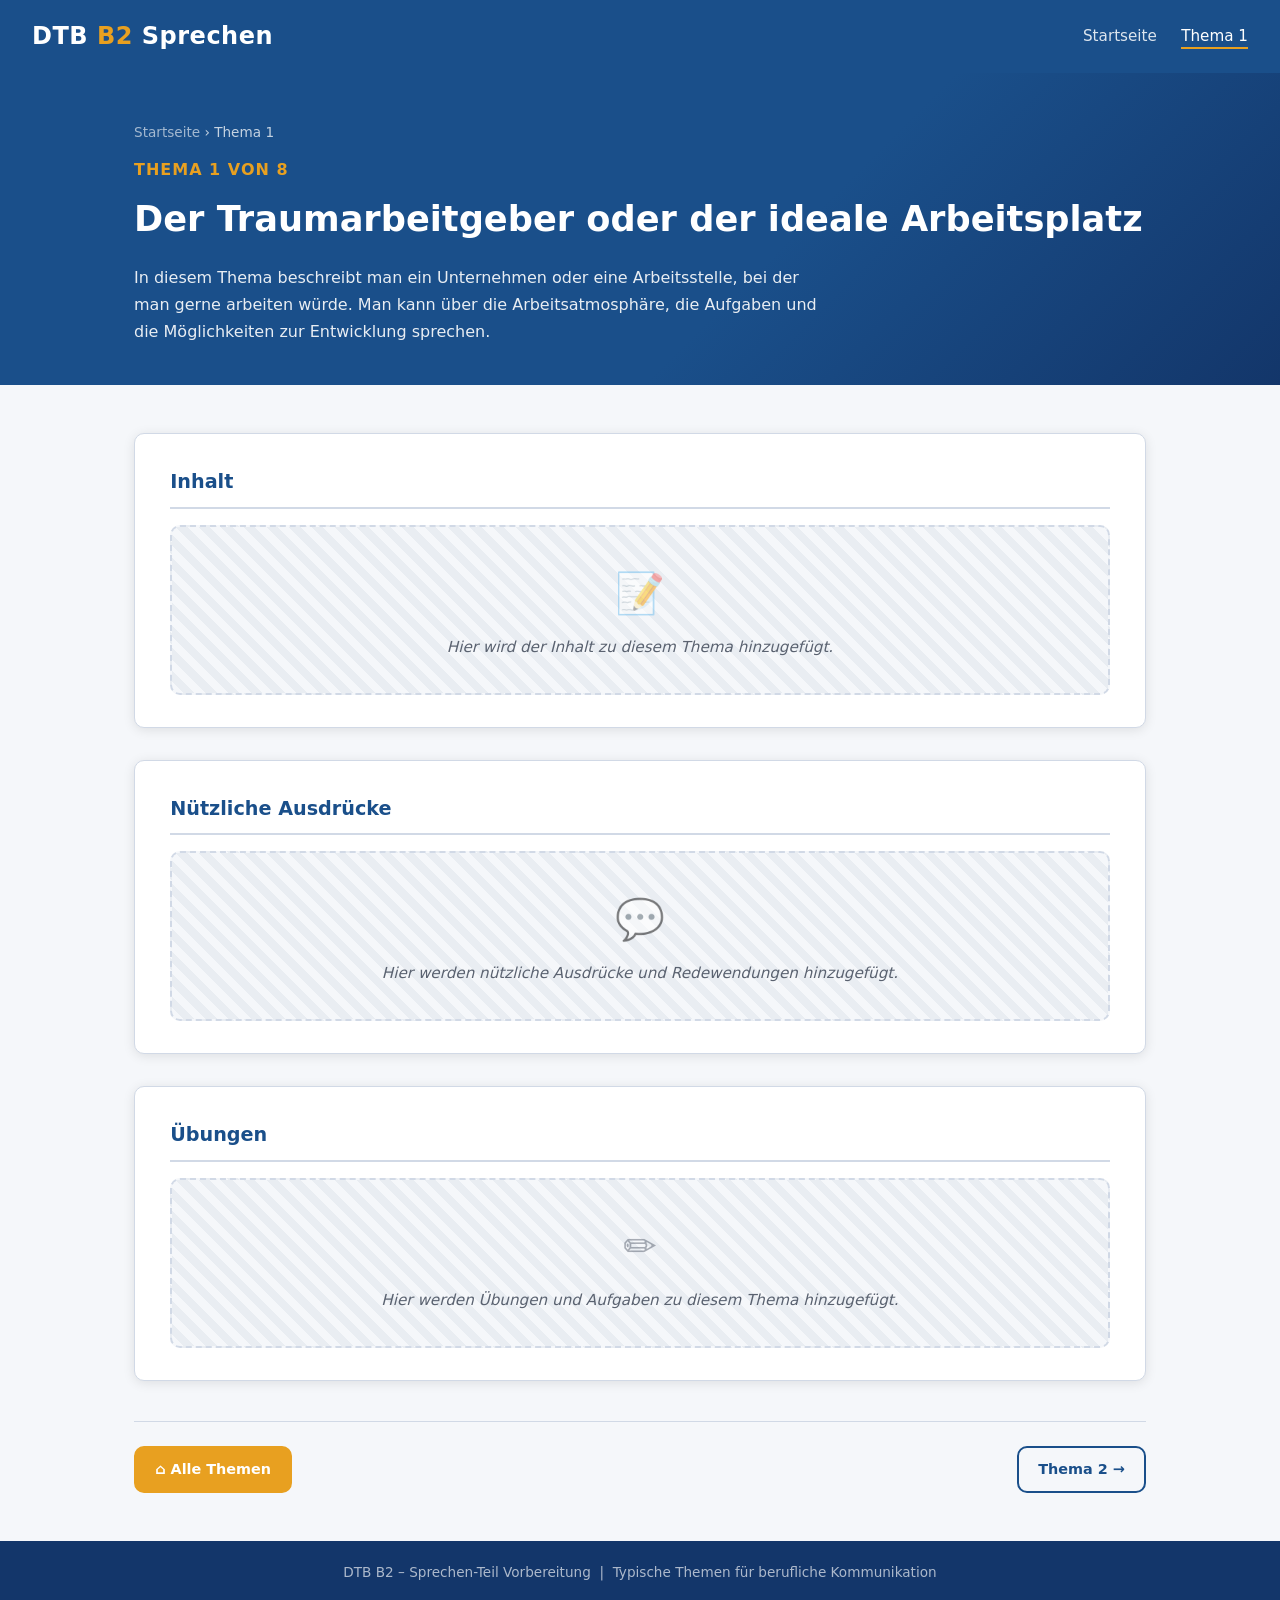
==== thema1.html @ e563bc87 "Create DTB B2 Sprechen-Teil website with 8 topic pages Co-authored-by: Developer3421 <85111723+Devel" ====
<!DOCTYPE html>
<html lang="de">
<head>
  <meta charset="UTF-8" />
  <meta name="viewport" content="width=device-width, initial-scale=1.0" />
  <title>Thema 1 – Der Traumarbeitgeber oder der ideale Arbeitsplatz | DTB B2</title>
  <link rel="stylesheet" href="style.css" />
</head>
<body>

  <header class="site-header">
    <span class="logo">DTB <span>B2</span> Sprechen</span>
    <nav>
      <a href="index.html">Startseite</a>
      <a href="thema1.html" class="active">Thema 1</a>
    </nav>
  </header>

  <section class="topic-hero">
    <div class="hero-inner">
      <p class="breadcrumb"><a href="index.html">Startseite</a> › Thema 1</p>
      <p class="topic-number">Thema 1 von 8</p>
      <h1>Der Traumarbeitgeber oder der ideale Arbeitsplatz</h1>
      <p class="topic-desc">
        In diesem Thema beschreibt man ein Unternehmen oder eine Arbeitsstelle,
        bei der man gerne arbeiten würde. Man kann über die Arbeitsatmosphäre,
        die Aufgaben und die Möglichkeiten zur Entwicklung sprechen.
      </p>
    </div>
  </section>

  <main>
    <div class="topic-content">

      <div class="content-card">
        <h2>Inhalt</h2>
        <div class="placeholder">
          <div class="placeholder-icon">📝</div>
          <p>Hier wird der Inhalt zu diesem Thema hinzugefügt.</p>
        </div>
      </div>

      <div class="content-card">
        <h2>Nützliche Ausdrücke</h2>
        <div class="placeholder">
          <div class="placeholder-icon">💬</div>
          <p>Hier werden nützliche Ausdrücke und Redewendungen hinzugefügt.</p>
        </div>
      </div>

      <div class="content-card">
        <h2>Übungen</h2>
        <div class="placeholder">
          <div class="placeholder-icon">✏️</div>
          <p>Hier werden Übungen und Aufgaben zu diesem Thema hinzugefügt.</p>
        </div>
      </div>

    </div>

    <nav class="topic-nav">
      <a href="index.html" class="back-home">⌂ Alle Themen</a>
      <a href="thema2.html">Thema 2 →</a>
    </nav>
  </main>

  <footer class="site-footer">
    <p>DTB B2 – Sprechen-Teil Vorbereitung &nbsp;|&nbsp; Typische Themen für berufliche Kommunikation</p>
  </footer>

</body>
</html>
---- style.css ----
/* ========================================================
   DTB B2 – Sprechen-Teil: gemeinsames Stylesheet
   ======================================================== */

*, *::before, *::after {
  box-sizing: border-box;
  margin: 0;
  padding: 0;
}

:root {
  --primary:     #1a4f8a;
  --primary-dark:#13366a;
  --accent:      #e8a020;
  --bg:          #f5f7fa;
  --card-bg:     #ffffff;
  --text:        #2c2c2c;
  --muted:       #5a6270;
  --border:      #d1d9e6;
  --radius:      10px;
  --shadow:      0 2px 12px rgba(0,0,0,.10);
  --transition:  .25s ease;
}

/* ---------- Base ---------- */
html { scroll-behavior: smooth; }

body {
  font-family: 'Segoe UI', system-ui, sans-serif;
  background: var(--bg);
  color: var(--text);
  line-height: 1.7;
  min-height: 100vh;
  display: flex;
  flex-direction: column;
}

a { color: var(--primary); text-decoration: none; }
a:hover { text-decoration: underline; }

/* ---------- Site Header ---------- */
.site-header {
  background: var(--primary);
  color: #fff;
  padding: 1rem 2rem;
  display: flex;
  align-items: center;
  gap: 1rem;
  box-shadow: 0 2px 8px rgba(0,0,0,.18);
}

.site-header .logo {
  font-size: 1.5rem;
  font-weight: 700;
  color: #fff;
  letter-spacing: .5px;
  flex: 1;
}

.site-header .logo span {
  color: var(--accent);
}

.site-header nav a {
  color: rgba(255,255,255,.85);
  font-size: .95rem;
  margin-left: 1.2rem;
  transition: color var(--transition);
}

.site-header nav a:hover,
.site-header nav a.active {
  color: #fff;
  text-decoration: none;
  border-bottom: 2px solid var(--accent);
  padding-bottom: 2px;
}

/* ---------- Hero (index page) ---------- */
.hero {
  background: linear-gradient(135deg, var(--primary) 60%, var(--primary-dark) 100%);
  color: #fff;
  padding: 4rem 2rem 3rem;
  text-align: center;
}

.hero h1 {
  font-size: clamp(1.6rem, 4vw, 2.6rem);
  font-weight: 700;
  margin-bottom: .75rem;
}

.hero h1 span { color: var(--accent); }

.hero p {
  font-size: 1.1rem;
  max-width: 680px;
  margin: 0 auto;
  opacity: .9;
}

/* ---------- Main content wrapper ---------- */
main {
  flex: 1;
  width: 100%;
  max-width: 1060px;
  margin: 0 auto;
  padding: 2.5rem 1.5rem 3rem;
}

/* ---------- Section intro ---------- */
.section-intro {
  background: var(--card-bg);
  border-left: 5px solid var(--primary);
  border-radius: var(--radius);
  padding: 1.5rem 2rem;
  margin-bottom: 2.5rem;
  box-shadow: var(--shadow);
}

.section-intro h2 {
  color: var(--primary);
  font-size: 1.25rem;
  margin-bottom: .6rem;
}

.section-intro p { color: var(--muted); }

/* ---------- Topics grid (index) ---------- */
.topics-grid {
  display: grid;
  grid-template-columns: repeat(auto-fill, minmax(280px, 1fr));
  gap: 1.5rem;
}

.topic-card {
  background: var(--card-bg);
  border: 1px solid var(--border);
  border-radius: var(--radius);
  padding: 1.6rem 1.8rem;
  box-shadow: var(--shadow);
  display: flex;
  flex-direction: column;
  gap: .75rem;
  transition: transform var(--transition), box-shadow var(--transition);
  position: relative;
  overflow: hidden;
}

.topic-card::before {
  content: '';
  position: absolute;
  top: 0; left: 0;
  width: 5px; height: 100%;
  background: var(--primary);
  border-radius: var(--radius) 0 0 var(--radius);
}

.topic-card:hover {
  transform: translateY(-4px);
  box-shadow: 0 8px 24px rgba(0,0,0,.13);
}

.topic-card .number {
  font-size: 2rem;
  font-weight: 800;
  color: var(--accent);
  line-height: 1;
}

.topic-card h3 {
  font-size: 1.1rem;
  color: var(--primary);
}

.topic-card p {
  font-size: .92rem;
  color: var(--muted);
  flex: 1;
}

.topic-card .card-link {
  display: inline-flex;
  align-items: center;
  gap: .4rem;
  font-size: .9rem;
  font-weight: 600;
  color: var(--primary);
  transition: gap var(--transition);
}

.topic-card .card-link::after { content: '→'; }

.topic-card:hover .card-link { gap: .7rem; }

/* ---------- Hero inner container ---------- */
.hero-inner {
  max-width: 1060px;
  margin: 0 auto;
  padding: 0 1.5rem;
}

/* ---------- Topic page header ---------- */
.topic-hero {
  background: linear-gradient(135deg, var(--primary) 60%, var(--primary-dark) 100%);
  color: #fff;
  padding: 3rem 2rem 2.5rem;
}

.topic-hero .breadcrumb {
  font-size: .85rem;
  opacity: .75;
  margin-bottom: .75rem;
}

.topic-hero .breadcrumb a { color: rgba(255,255,255,.8); }
.topic-hero .breadcrumb a:hover { color: #fff; text-decoration: none; }

.topic-hero .topic-number {
  font-size: 1rem;
  font-weight: 700;
  text-transform: uppercase;
  letter-spacing: 1px;
  color: var(--accent);
  margin-bottom: .4rem;
}

.topic-hero h1 {
  font-size: clamp(1.4rem, 3.5vw, 2.2rem);
  font-weight: 700;
  margin-bottom: .9rem;
}

.topic-hero .topic-desc {
  font-size: 1rem;
  max-width: 700px;
  opacity: .9;
}

/* ---------- Content area (topic pages) ---------- */
.topic-content {
  display: grid;
  gap: 2rem;
  margin-top: .5rem;
}

.content-card {
  background: var(--card-bg);
  border: 1px solid var(--border);
  border-radius: var(--radius);
  padding: 2rem 2.2rem;
  box-shadow: var(--shadow);
}

.content-card h2 {
  color: var(--primary);
  font-size: 1.2rem;
  margin-bottom: 1rem;
  padding-bottom: .5rem;
  border-bottom: 2px solid var(--border);
}

.content-card p {
  color: var(--muted);
  font-style: italic;
}

/* placeholder styling for future content */
.placeholder {
  background: repeating-linear-gradient(
    45deg,
    var(--bg),
    var(--bg) 8px,
    #e9edf2 8px,
    #e9edf2 16px
  );
  border: 2px dashed var(--border);
  border-radius: var(--radius);
  padding: 2rem;
  text-align: center;
  color: var(--muted);
  font-size: .95rem;
}

.placeholder .placeholder-icon {
  font-size: 2.5rem;
  margin-bottom: .5rem;
  opacity: .5;
}

/* ---------- Navigation between topics ---------- */
.topic-nav {
  display: flex;
  justify-content: space-between;
  align-items: center;
  flex-wrap: wrap;
  gap: 1rem;
  margin-top: 2.5rem;
  padding-top: 1.5rem;
  border-top: 1px solid var(--border);
}

.topic-nav a {
  display: inline-flex;
  align-items: center;
  gap: .5rem;
  padding: .6rem 1.2rem;
  border: 2px solid var(--primary);
  border-radius: var(--radius);
  color: var(--primary);
  font-weight: 600;
  font-size: .9rem;
  transition: background var(--transition), color var(--transition);
}

.topic-nav a:hover {
  background: var(--primary);
  color: #fff;
  text-decoration: none;
}

.topic-nav .back-home {
  background: var(--accent);
  border-color: var(--accent);
  color: #fff;
}

.topic-nav .back-home:hover {
  background: #c8870f;
  border-color: #c8870f;
}

/* ---------- Site Footer ---------- */
.site-footer {
  background: var(--primary-dark);
  color: rgba(255,255,255,.65);
  text-align: center;
  padding: 1.2rem 2rem;
  font-size: .85rem;
}

.site-footer a { color: rgba(255,255,255,.8); }

/* ---------- Responsive ---------- */
@media (max-width: 600px) {
  .site-header { flex-direction: column; align-items: flex-start; }
  .site-header nav { display: flex; flex-wrap: wrap; gap: .3rem; }
  .site-header nav a { margin-left: 0; }
  .hero, .topic-hero { padding: 2.5rem 1rem 2rem; }
  main { padding: 1.5rem 1rem 2rem; }
  .content-card { padding: 1.4rem 1.2rem; }
  .topic-nav { flex-direction: column; align-items: stretch; }
  .topic-nav a { text-align: center; justify-content: center; }
}
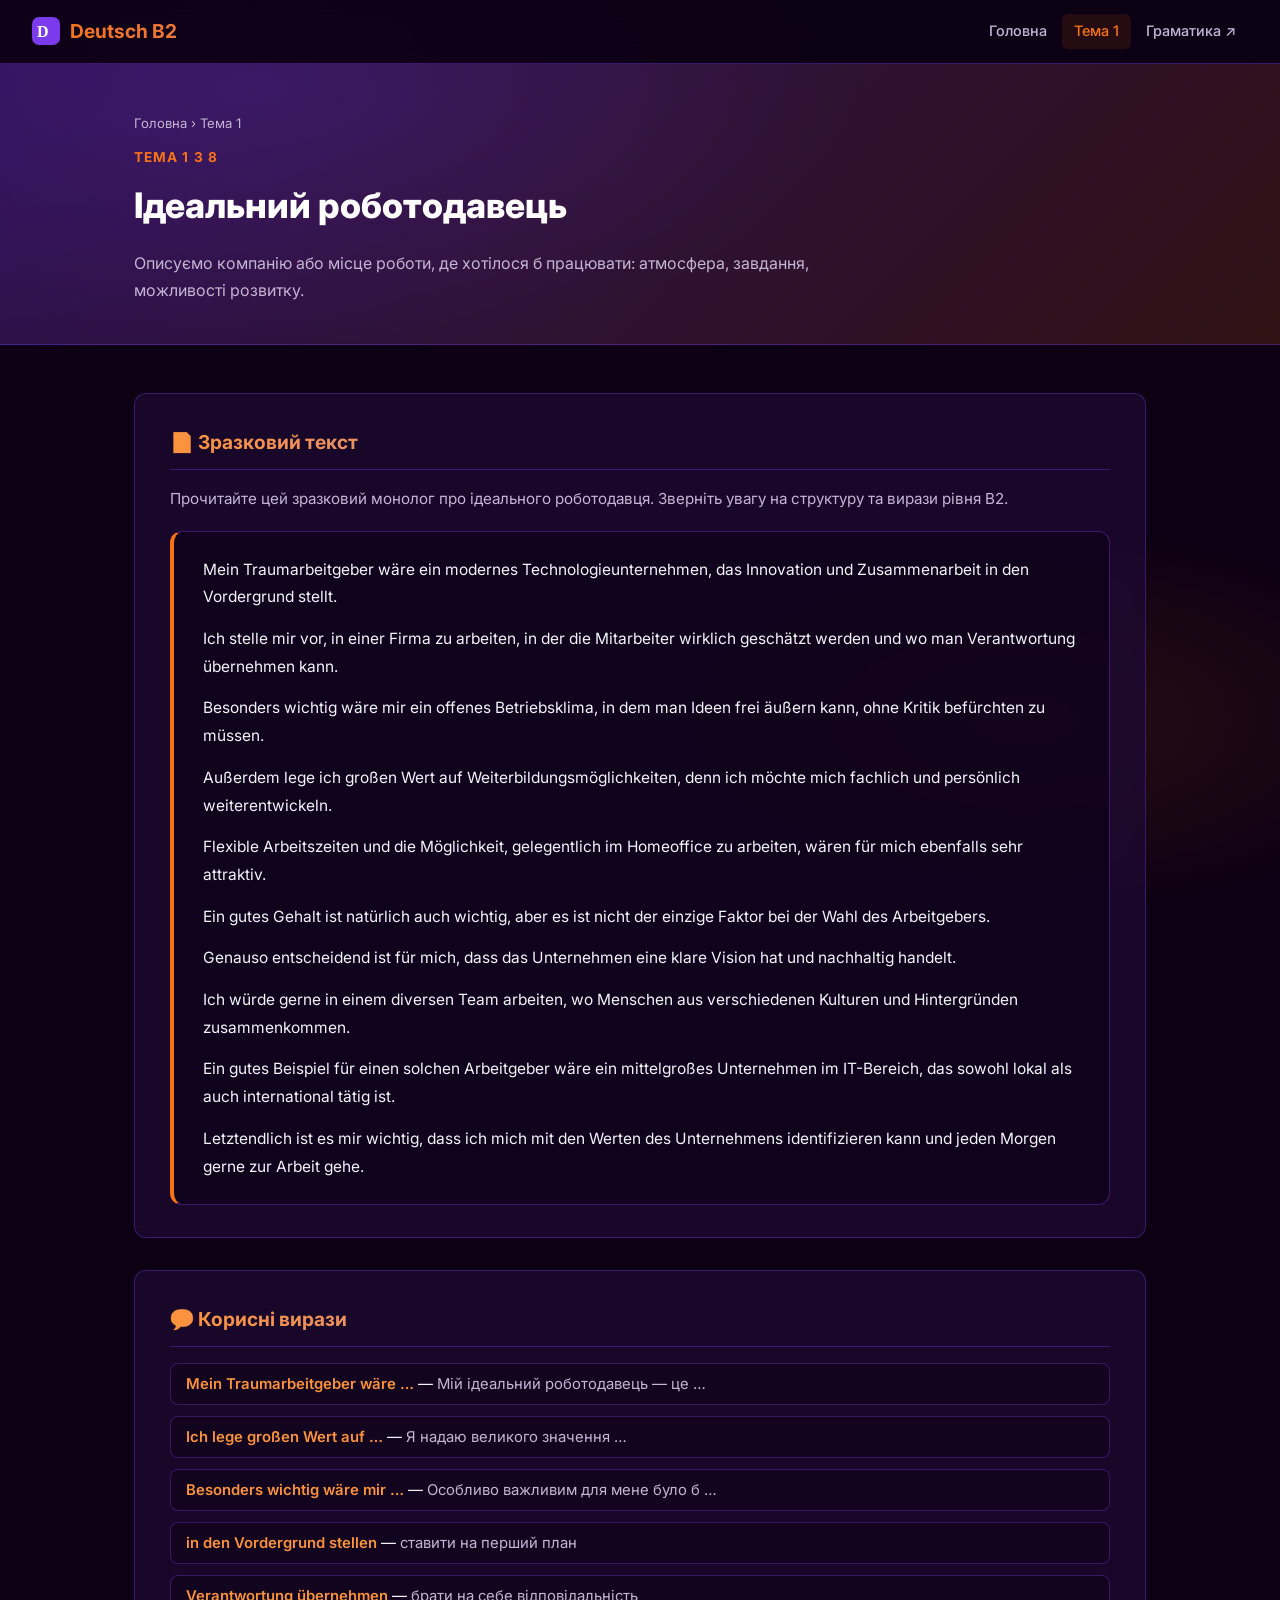
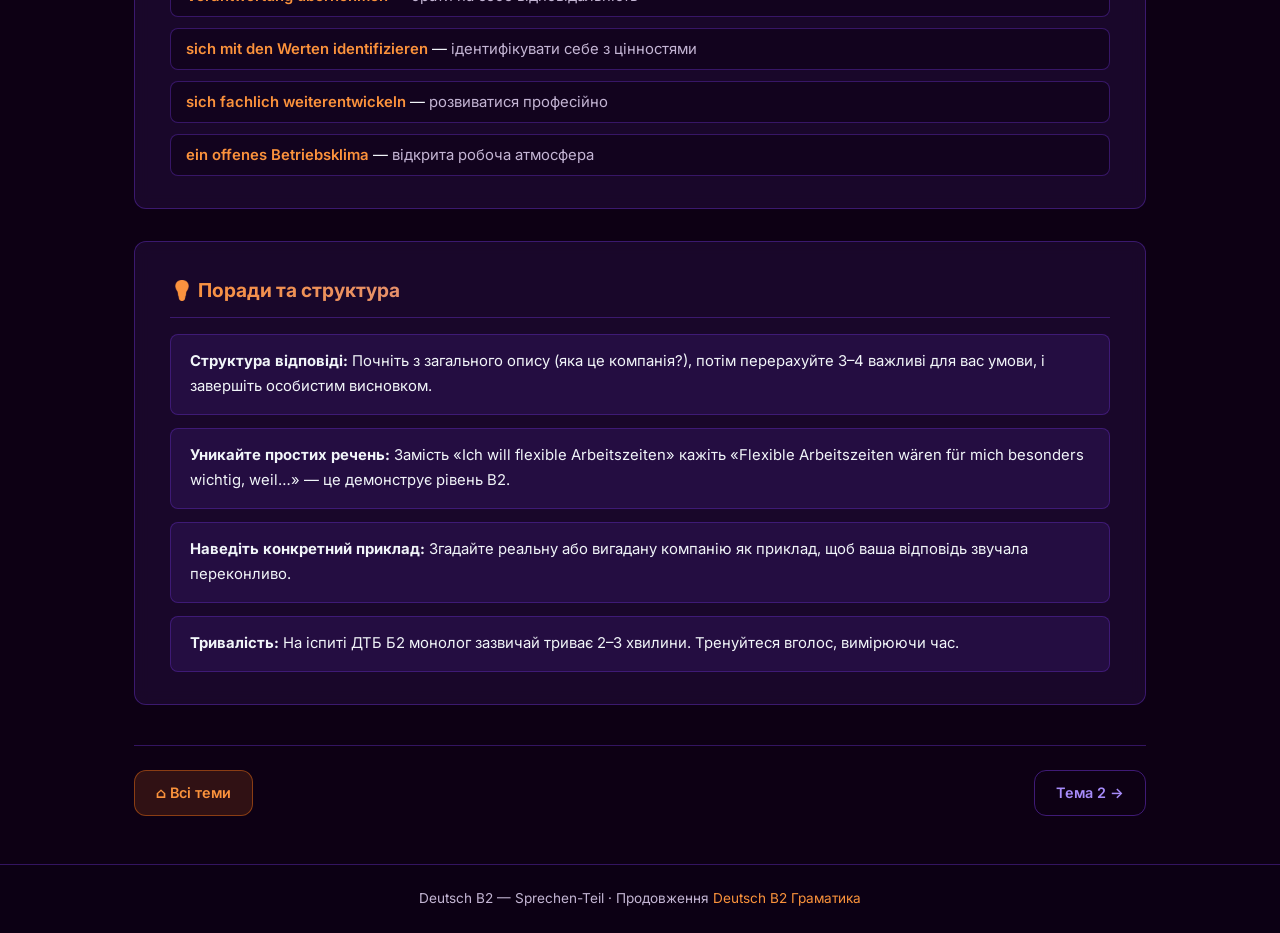
==== commit 05a2e541: "Transform site to dark purple/orange theme with Ukrainian UI and B2 example texts - Completely resty" ====
--- a/thema1.html
+++ b/thema1.html
@@ -1,31 +1,34 @@
 <!DOCTYPE html>
-<html lang="de">
+<html lang="uk">
 <head>
   <meta charset="UTF-8" />
   <meta name="viewport" content="width=device-width, initial-scale=1.0" />
-  <title>Thema 1 – Der Traumarbeitgeber oder der ideale Arbeitsplatz | DTB B2</title>
+  <title>Тема 1 – Ідеальний роботодавець | Deutsch B2 Sprechen</title>
+  <link rel="preconnect" href="https://fonts.googleapis.com">
+  <link rel="preconnect" href="https://fonts.gstatic.com" crossorigin>
+  <link href="https://fonts.googleapis.com/css2?family=Inter:wght@400;500;600;700;800&display=swap" rel="stylesheet">
   <link rel="stylesheet" href="style.css" />
 </head>
 <body>
 
   <header class="site-header">
-    <span class="logo">DTB <span>B2</span> Sprechen</span>
+    <a class="logo" href="index.html">
+      <svg width="28" height="28" viewBox="0 0 28 28" fill="none"><rect width="28" height="28" rx="7" fill="#7c3aed"/><text x="5" y="20" font-family="serif" font-size="16" font-weight="700" fill="white">D</text></svg>
+      Deutsch B2
+    </a>
     <nav>
-      <a href="index.html">Startseite</a>
-      <a href="thema1.html" class="active">Thema 1</a>
+      <a href="index.html">Головна</a>
+      <a href="thema1.html" class="active">Тема 1</a>
+      <a href="https://developer3421.github.io/german-b2-step-further-1/" target="_blank" rel="noopener">Граматика ↗</a>
     </nav>
   </header>
 
   <section class="topic-hero">
     <div class="hero-inner">
-      <p class="breadcrumb"><a href="index.html">Startseite</a> › Thema 1</p>
-      <p class="topic-number">Thema 1 von 8</p>
-      <h1>Der Traumarbeitgeber oder der ideale Arbeitsplatz</h1>
-      <p class="topic-desc">
-        In diesem Thema beschreibt man ein Unternehmen oder eine Arbeitsstelle,
-        bei der man gerne arbeiten würde. Man kann über die Arbeitsatmosphäre,
-        die Aufgaben und die Möglichkeiten zur Entwicklung sprechen.
-      </p>
+      <p class="breadcrumb"><a href="index.html">Головна</a> › Тема 1</p>
+      <p class="topic-number">Тема 1 з 8</p>
+      <h1>Ідеальний роботодавець</h1>
+      <p class="topic-desc">Описуємо компанію або місце роботи, де хотілося б працювати: атмосфера, завдання, можливості розвитку.</p>
     </div>
   </section>
 
@@ -33,39 +36,62 @@
     <div class="topic-content">
 
       <div class="content-card">
-        <h2>Inhalt</h2>
-        <div class="placeholder">
-          <div class="placeholder-icon">📝</div>
-          <p>Hier wird der Inhalt zu diesem Thema hinzugefügt.</p>
+        <h2>📄 Зразковий текст</h2>
+        <p class="card-intro">Прочитайте цей зразковий монолог про ідеального роботодавця. Зверніть увагу на структуру та вирази рівня B2.</p>
+        <div class="example-block">
+          <p>Mein Traumarbeitgeber wäre ein modernes Technologieunternehmen, das Innovation und Zusammenarbeit in den Vordergrund stellt.</p>
+          <p>Ich stelle mir vor, in einer Firma zu arbeiten, in der die Mitarbeiter wirklich geschätzt werden und wo man Verantwortung übernehmen kann.</p>
+          <p>Besonders wichtig wäre mir ein offenes Betriebsklima, in dem man Ideen frei äußern kann, ohne Kritik befürchten zu müssen.</p>
+          <p>Außerdem lege ich großen Wert auf Weiterbildungsmöglichkeiten, denn ich möchte mich fachlich und persönlich weiterentwickeln.</p>
+          <p>Flexible Arbeitszeiten und die Möglichkeit, gelegentlich im Homeoffice zu arbeiten, wären für mich ebenfalls sehr attraktiv.</p>
+          <p>Ein gutes Gehalt ist natürlich auch wichtig, aber es ist nicht der einzige Faktor bei der Wahl des Arbeitgebers.</p>
+          <p>Genauso entscheidend ist für mich, dass das Unternehmen eine klare Vision hat und nachhaltig handelt.</p>
+          <p>Ich würde gerne in einem diversen Team arbeiten, wo Menschen aus verschiedenen Kulturen und Hintergründen zusammenkommen.</p>
+          <p>Ein gutes Beispiel für einen solchen Arbeitgeber wäre ein mittelgroßes Unternehmen im IT-Bereich, das sowohl lokal als auch international tätig ist.</p>
+          <p>Letztendlich ist es mir wichtig, dass ich mich mit den Werten des Unternehmens identifizieren kann und jeden Morgen gerne zur Arbeit gehe.</p>
         </div>
       </div>
 
       <div class="content-card">
-        <h2>Nützliche Ausdrücke</h2>
-        <div class="placeholder">
-          <div class="placeholder-icon">💬</div>
-          <p>Hier werden nützliche Ausdrücke und Redewendungen hinzugefügt.</p>
-        </div>
+        <h2>💬 Корисні вирази</h2>
+        <ul class="vocab-list">
+          <li><span class="de-phrase">Mein Traumarbeitgeber wäre …</span> — <span class="uk-trans">Мій ідеальний роботодавець — це …</span></li>
+          <li><span class="de-phrase">Ich lege großen Wert auf …</span> — <span class="uk-trans">Я надаю великого значення …</span></li>
+          <li><span class="de-phrase">Besonders wichtig wäre mir …</span> — <span class="uk-trans">Особливо важливим для мене було б …</span></li>
+          <li><span class="de-phrase">in den Vordergrund stellen</span> — <span class="uk-trans">ставити на перший план</span></li>
+          <li><span class="de-phrase">Verantwortung übernehmen</span> — <span class="uk-trans">брати на себе відповідальність</span></li>
+          <li><span class="de-phrase">sich mit den Werten identifizieren</span> — <span class="uk-trans">ідентифікувати себе з цінностями</span></li>
+          <li><span class="de-phrase">sich fachlich weiterentwickeln</span> — <span class="uk-trans">розвиватися професійно</span></li>
+          <li><span class="de-phrase">ein offenes Betriebsklima</span> — <span class="uk-trans">відкрита робоча атмосфера</span></li>
+        </ul>
       </div>
 
       <div class="content-card">
-        <h2>Übungen</h2>
-        <div class="placeholder">
-          <div class="placeholder-icon">✏️</div>
-          <p>Hier werden Übungen und Aufgaben zu diesem Thema hinzugefügt.</p>
+        <h2>💡 Поради та структура</h2>
+        <div class="tip-box">
+          <p><strong>Структура відповіді:</strong> Почніть з загального опису (яка це компанія?), потім перерахуйте 3–4 важливі для вас умови, і завершіть особистим висновком.</p>
+        </div>
+        <div class="tip-box">
+          <p><strong>Уникайте простих речень:</strong> Замість «Ich will flexible Arbeitszeiten» кажіть «Flexible Arbeitszeiten wären für mich besonders wichtig, weil…» — це демонструє рівень B2.</p>
+        </div>
+        <div class="tip-box">
+          <p><strong>Наведіть конкретний приклад:</strong> Згадайте реальну або вигадану компанію як приклад, щоб ваша відповідь звучала переконливо.</p>
+        </div>
+        <div class="tip-box">
+          <p><strong>Тривалість:</strong> На іспиті ДТБ Б2 монолог зазвичай триває 2–3 хвилини. Тренуйтеся вголос, вимірюючи час.</p>
         </div>
       </div>
 
     </div>
 
     <nav class="topic-nav">
-      <a href="index.html" class="back-home">⌂ Alle Themen</a>
-      <a href="thema2.html">Thema 2 →</a>
+      <a href="index.html" class="back-home">⌂ Всі теми</a>
+      <a href="thema2.html">Тема 2 →</a>
     </nav>
   </main>
 
   <footer class="site-footer">
-    <p>DTB B2 – Sprechen-Teil Vorbereitung &nbsp;|&nbsp; Typische Themen für berufliche Kommunikation</p>
+    <p>Deutsch B2 — Sprechen-Teil · Продовження <a href="https://developer3421.github.io/german-b2-step-further-1/" target="_blank" rel="noopener">Deutsch B2 Граматика</a></p>
   </footer>
 
 </body>
--- a/style.css
+++ b/style.css
@@ -1,5 +1,6 @@
 /* ========================================================
-   DTB B2 – Sprechen-Teil: gemeinsames Stylesheet
+   Deutsch B2 – Sprechen-Teil: gemeinsames Stylesheet
+   Dark purple/orange theme mirroring german-b2-step-further-1
    ======================================================== */
 
 *, *::before, *::after {
@@ -9,94 +10,174 @@
 }
 
 :root {
-  --primary:     #1a4f8a;
-  --primary-dark:#13366a;
-  --accent:      #e8a020;
-  --bg:          #f5f7fa;
-  --card-bg:     #ffffff;
-  --text:        #2c2c2c;
-  --muted:       #5a6270;
-  --border:      #d1d9e6;
-  --radius:      10px;
-  --shadow:      0 2px 12px rgba(0,0,0,.10);
-  --transition:  .25s ease;
+  --orange:        #f97316;
+  --orange-light:  #fb923c;
+  --purple:        #7c3aed;
+  --purple-light:  #a78bfa;
+  --bg:            #0d0014;
+  --text:          #f1f5f9;
+  --text-muted:    #c4b5d4;
+  --card-bg:       rgba(30, 10, 50, 0.75);
+  --border:        rgba(124, 58, 237, 0.35);
+  --radius:        12px;
+  --shadow:        0 4px 24px rgba(0, 0, 0, 0.5);
+  --transition:    .25s ease;
 }
 
 /* ---------- Base ---------- */
 html { scroll-behavior: smooth; }
 
 body {
-  font-family: 'Segoe UI', system-ui, sans-serif;
+  font-family: 'Inter', 'Segoe UI', system-ui, sans-serif;
   background: var(--bg);
   color: var(--text);
   line-height: 1.7;
   min-height: 100vh;
   display: flex;
   flex-direction: column;
-}
-
-a { color: var(--primary); text-decoration: none; }
+  position: relative;
+  overflow-x: hidden;
+}
+
+/* Animated gradient background */
+body::before {
+  content: '';
+  position: fixed;
+  inset: 0;
+  background:
+    radial-gradient(ellipse 80% 50% at 20% 10%, rgba(124,58,237,0.18) 0%, transparent 60%),
+    radial-gradient(ellipse 60% 40% at 80% 80%, rgba(249,115,22,0.12) 0%, transparent 55%);
+  pointer-events: none;
+  z-index: 0;
+  animation: bgPulse 10s ease-in-out infinite alternate;
+}
+
+@keyframes bgPulse {
+  0%   { opacity: 0.7; }
+  100% { opacity: 1;   }
+}
+
+body > * { position: relative; z-index: 1; }
+
+a { color: var(--orange-light); text-decoration: none; }
 a:hover { text-decoration: underline; }
 
 /* ---------- Site Header ---------- */
 .site-header {
-  background: var(--primary);
-  color: #fff;
-  padding: 1rem 2rem;
+  position: sticky;
+  top: 0;
+  z-index: 100;
+  background: rgba(13, 0, 20, 0.85);
+  backdrop-filter: blur(12px);
+  -webkit-backdrop-filter: blur(12px);
+  border-bottom: 1px solid rgba(124, 58, 237, 0.4);
+  padding: .85rem 2rem;
   display: flex;
   align-items: center;
   gap: 1rem;
-  box-shadow: 0 2px 8px rgba(0,0,0,.18);
 }
 
 .site-header .logo {
-  font-size: 1.5rem;
+  display: flex;
+  align-items: center;
+  gap: .6rem;
+  font-size: 1.2rem;
   font-weight: 700;
-  color: #fff;
-  letter-spacing: .5px;
   flex: 1;
-}
-
-.site-header .logo span {
-  color: var(--accent);
+  background: linear-gradient(90deg, var(--orange), var(--purple-light));
+  -webkit-background-clip: text;
+  -webkit-text-fill-color: transparent;
+  background-clip: text;
+  text-decoration: none;
+}
+
+.site-header .logo:hover { text-decoration: none; }
+
+.site-header nav {
+  display: flex;
+  align-items: center;
+  gap: .2rem;
 }
 
 .site-header nav a {
-  color: rgba(255,255,255,.85);
-  font-size: .95rem;
-  margin-left: 1.2rem;
-  transition: color var(--transition);
+  color: var(--text-muted);
+  font-size: .9rem;
+  font-weight: 500;
+  padding: .35rem .75rem;
+  border-radius: 6px;
+  transition: color var(--transition), background var(--transition);
+  text-decoration: none;
 }
 
 .site-header nav a:hover,
 .site-header nav a.active {
-  color: #fff;
+  color: var(--orange);
+  background: rgba(249,115,22,0.1);
   text-decoration: none;
-  border-bottom: 2px solid var(--accent);
-  padding-bottom: 2px;
 }
 
 /* ---------- Hero (index page) ---------- */
 .hero {
-  background: linear-gradient(135deg, var(--primary) 60%, var(--primary-dark) 100%);
-  color: #fff;
-  padding: 4rem 2rem 3rem;
+  background: linear-gradient(135deg, rgba(124,58,237,0.25) 0%, rgba(249,115,22,0.12) 100%);
+  border-bottom: 1px solid var(--border);
+  padding: 5rem 2rem 4rem;
   text-align: center;
 }
 
+.hero .badge {
+  display: inline-block;
+  background: rgba(249,115,22,0.15);
+  border: 1px solid rgba(249,115,22,0.4);
+  color: var(--orange-light);
+  font-size: .8rem;
+  font-weight: 600;
+  letter-spacing: .05em;
+  padding: .3rem .9rem;
+  border-radius: 999px;
+  margin-bottom: 1.2rem;
+  text-transform: uppercase;
+}
+
 .hero h1 {
-  font-size: clamp(1.6rem, 4vw, 2.6rem);
-  font-weight: 700;
-  margin-bottom: .75rem;
-}
-
-.hero h1 span { color: var(--accent); }
-
-.hero p {
-  font-size: 1.1rem;
+  font-size: clamp(1.7rem, 4vw, 2.8rem);
+  font-weight: 800;
+  margin-bottom: .9rem;
+  background: linear-gradient(90deg, #fff 30%, var(--orange-light) 70%, var(--purple-light) 100%);
+  -webkit-background-clip: text;
+  -webkit-text-fill-color: transparent;
+  background-clip: text;
+  line-height: 1.25;
+}
+
+.hero > .hero-inner > p,
+.hero > p {
+  font-size: 1.05rem;
   max-width: 680px;
+  margin: 0 auto .5rem;
+  color: var(--text-muted);
+}
+
+.hero-meta {
+  margin-top: 1.4rem;
+  font-size: .9rem;
+  color: var(--text-muted);
+  display: flex;
+  justify-content: center;
+  flex-wrap: wrap;
+  gap: 1.2rem;
+}
+
+.hero-meta span {
+  display: flex;
+  align-items: center;
+  gap: .35rem;
+}
+
+/* ---------- Hero inner container ---------- */
+.hero-inner {
+  max-width: 1060px;
   margin: 0 auto;
-  opacity: .9;
+  padding: 0 1.5rem;
 }
 
 /* ---------- Main content wrapper ---------- */
@@ -111,20 +192,25 @@
 /* ---------- Section intro ---------- */
 .section-intro {
   background: var(--card-bg);
-  border-left: 5px solid var(--primary);
+  border: 1px solid var(--border);
+  border-left: 4px solid var(--purple);
   border-radius: var(--radius);
   padding: 1.5rem 2rem;
   margin-bottom: 2.5rem;
-  box-shadow: var(--shadow);
+  backdrop-filter: blur(8px);
 }
 
 .section-intro h2 {
-  color: var(--primary);
   font-size: 1.25rem;
+  font-weight: 700;
   margin-bottom: .6rem;
-}
-
-.section-intro p { color: var(--muted); }
+  background: linear-gradient(90deg, var(--orange), var(--purple-light));
+  -webkit-background-clip: text;
+  -webkit-text-fill-color: transparent;
+  background-clip: text;
+}
+
+.section-intro p { color: var(--text-muted); }
 
 /* ---------- Topics grid (index) ---------- */
 .topics-grid {
@@ -138,11 +224,11 @@
   border: 1px solid var(--border);
   border-radius: var(--radius);
   padding: 1.6rem 1.8rem;
-  box-shadow: var(--shadow);
+  backdrop-filter: blur(8px);
   display: flex;
   flex-direction: column;
   gap: .75rem;
-  transition: transform var(--transition), box-shadow var(--transition);
+  transition: transform var(--transition), box-shadow var(--transition), border-color var(--transition);
   position: relative;
   overflow: hidden;
 }
@@ -151,90 +237,105 @@
   content: '';
   position: absolute;
   top: 0; left: 0;
-  width: 5px; height: 100%;
-  background: var(--primary);
+  width: 4px; height: 100%;
+  background: linear-gradient(180deg, var(--orange), var(--purple));
   border-radius: var(--radius) 0 0 var(--radius);
 }
 
 .topic-card:hover {
   transform: translateY(-4px);
-  box-shadow: 0 8px 24px rgba(0,0,0,.13);
+  box-shadow: 0 8px 32px rgba(249,115,22,0.2);
+  border-color: rgba(249,115,22,0.45);
 }
 
 .topic-card .number {
   font-size: 2rem;
   font-weight: 800;
-  color: var(--accent);
+  background: linear-gradient(90deg, var(--orange), var(--orange-light));
+  -webkit-background-clip: text;
+  -webkit-text-fill-color: transparent;
+  background-clip: text;
   line-height: 1;
 }
 
 .topic-card h3 {
-  font-size: 1.1rem;
-  color: var(--primary);
+  font-size: 1.05rem;
+  font-weight: 700;
+  color: var(--text);
+}
+
+.topic-card .topic-subtitle {
+  font-size: .8rem;
+  color: var(--purple-light);
+  font-style: italic;
+  margin-top: -.3rem;
 }
 
 .topic-card p {
-  font-size: .92rem;
-  color: var(--muted);
+  font-size: .9rem;
+  color: var(--text-muted);
   flex: 1;
+  font-style: normal;
 }
 
 .topic-card .card-link {
   display: inline-flex;
   align-items: center;
   gap: .4rem;
-  font-size: .9rem;
+  font-size: .88rem;
   font-weight: 600;
-  color: var(--primary);
-  transition: gap var(--transition);
+  color: var(--orange-light);
+  transition: gap var(--transition), color var(--transition);
+  text-decoration: none;
 }
 
 .topic-card .card-link::after { content: '→'; }
 
-.topic-card:hover .card-link { gap: .7rem; }
-
-/* ---------- Hero inner container ---------- */
-.hero-inner {
-  max-width: 1060px;
-  margin: 0 auto;
-  padding: 0 1.5rem;
-}
-
-/* ---------- Topic page header ---------- */
+.topic-card:hover .card-link { gap: .7rem; color: var(--orange); }
+
+/* ---------- Topic page hero ---------- */
 .topic-hero {
-  background: linear-gradient(135deg, var(--primary) 60%, var(--primary-dark) 100%);
-  color: #fff;
+  background: linear-gradient(135deg, rgba(124,58,237,0.3) 0%, rgba(249,115,22,0.15) 100%);
+  border-bottom: 1px solid var(--border);
   padding: 3rem 2rem 2.5rem;
 }
 
 .topic-hero .breadcrumb {
+  font-size: .82rem;
+  color: var(--text-muted);
+  margin-bottom: .75rem;
+}
+
+.topic-hero .breadcrumb a {
+  color: var(--text-muted);
+  transition: color var(--transition);
+}
+
+.topic-hero .breadcrumb a:hover { color: var(--orange-light); text-decoration: none; }
+
+.topic-hero .topic-number {
   font-size: .85rem;
-  opacity: .75;
-  margin-bottom: .75rem;
-}
-
-.topic-hero .breadcrumb a { color: rgba(255,255,255,.8); }
-.topic-hero .breadcrumb a:hover { color: #fff; text-decoration: none; }
-
-.topic-hero .topic-number {
-  font-size: 1rem;
   font-weight: 700;
   text-transform: uppercase;
-  letter-spacing: 1px;
-  color: var(--accent);
+  letter-spacing: .08em;
+  color: var(--orange);
   margin-bottom: .4rem;
 }
 
 .topic-hero h1 {
   font-size: clamp(1.4rem, 3.5vw, 2.2rem);
-  font-weight: 700;
+  font-weight: 800;
   margin-bottom: .9rem;
+  background: linear-gradient(90deg, #fff 40%, var(--orange-light) 100%);
+  -webkit-background-clip: text;
+  -webkit-text-fill-color: transparent;
+  background-clip: text;
 }
 
 .topic-hero .topic-desc {
   font-size: 1rem;
   max-width: 700px;
-  opacity: .9;
+  color: var(--text-muted);
 }
 
 /* ---------- Content area (topic pages) ---------- */
@@ -249,43 +350,106 @@
   border: 1px solid var(--border);
   border-radius: var(--radius);
   padding: 2rem 2.2rem;
-  box-shadow: var(--shadow);
+  backdrop-filter: blur(8px);
+  transition: border-color var(--transition);
+}
+
+.content-card:hover {
+  border-color: rgba(124,58,237,0.6);
 }
 
 .content-card h2 {
-  color: var(--primary);
   font-size: 1.2rem;
+  font-weight: 700;
   margin-bottom: 1rem;
-  padding-bottom: .5rem;
-  border-bottom: 2px solid var(--border);
-}
-
-.content-card p {
-  color: var(--muted);
-  font-style: italic;
-}
-
-/* placeholder styling for future content */
-.placeholder {
-  background: repeating-linear-gradient(
-    45deg,
-    var(--bg),
-    var(--bg) 8px,
-    #e9edf2 8px,
-    #e9edf2 16px
-  );
-  border: 2px dashed var(--border);
+  padding-bottom: .6rem;
+  border-bottom: 1px solid var(--border);
+  background: linear-gradient(90deg, var(--orange-light), var(--purple-light));
+  -webkit-background-clip: text;
+  -webkit-text-fill-color: transparent;
+  background-clip: text;
+}
+
+.content-card .card-intro {
+  color: var(--text-muted);
+  font-size: .95rem;
+  margin-bottom: 1.2rem;
+}
+
+/* ---------- Example block (German text) ---------- */
+.example-block {
+  background: rgba(13,0,20,0.6);
+  border: 1px solid rgba(124,58,237,0.4);
+  border-left: 4px solid var(--orange);
   border-radius: var(--radius);
-  padding: 2rem;
-  text-align: center;
-  color: var(--muted);
-  font-size: .95rem;
-}
-
-.placeholder .placeholder-icon {
-  font-size: 2.5rem;
-  margin-bottom: .5rem;
-  opacity: .5;
+  padding: 1.5rem 1.8rem;
+  display: flex;
+  flex-direction: column;
+  gap: .85rem;
+}
+
+.example-block p {
+  color: var(--text);
+  font-size: .97rem;
+  line-height: 1.8;
+  font-style: normal;
+}
+
+/* ---------- Vocab list ---------- */
+.vocab-list {
+  list-style: none;
+  display: flex;
+  flex-direction: column;
+  gap: .7rem;
+}
+
+.vocab-list li {
+  padding: .55rem .9rem;
+  background: rgba(13,0,20,0.5);
+  border: 1px solid var(--border);
+  border-radius: 8px;
+  font-size: .93rem;
+  line-height: 1.5;
+}
+
+.vocab-list .de-phrase {
+  color: var(--orange-light);
+  font-weight: 600;
+}
+
+.vocab-list .uk-trans {
+  color: var(--text-muted);
+}
+
+/* ---------- Tip box ---------- */
+.tip-box {
+  background: rgba(124,58,237,0.12);
+  border: 1px solid rgba(124,58,237,0.3);
+  border-radius: 8px;
+  padding: .9rem 1.2rem;
+  margin-bottom: .8rem;
+}
+
+.tip-box p {
+  color: var(--text);
+  font-size: .93rem;
+  font-style: normal;
+}
+
+.tip-box:last-child { margin-bottom: 0; }
+
+/* ---------- Badge ---------- */
+.badge {
+  display: inline-block;
+  background: rgba(249,115,22,0.15);
+  border: 1px solid rgba(249,115,22,0.4);
+  color: var(--orange-light);
+  font-size: .78rem;
+  font-weight: 600;
+  letter-spacing: .05em;
+  padding: .28rem .8rem;
+  border-radius: 999px;
+  text-transform: uppercase;
 }
 
 /* ---------- Navigation between topics ---------- */
@@ -304,51 +468,57 @@
   display: inline-flex;
   align-items: center;
   gap: .5rem;
-  padding: .6rem 1.2rem;
-  border: 2px solid var(--primary);
+  padding: .6rem 1.3rem;
+  border: 1px solid rgba(124,58,237,0.45);
   border-radius: var(--radius);
-  color: var(--primary);
+  color: var(--purple-light);
   font-weight: 600;
   font-size: .9rem;
-  transition: background var(--transition), color var(--transition);
+  transition: background var(--transition), color var(--transition), border-color var(--transition);
+  text-decoration: none;
 }
 
 .topic-nav a:hover {
-  background: var(--primary);
+  background: rgba(124,58,237,0.2);
   color: #fff;
+  border-color: var(--purple-light);
   text-decoration: none;
 }
 
 .topic-nav .back-home {
-  background: var(--accent);
-  border-color: var(--accent);
-  color: #fff;
+  background: rgba(249,115,22,0.15);
+  border-color: rgba(249,115,22,0.45);
+  color: var(--orange-light);
 }
 
 .topic-nav .back-home:hover {
-  background: #c8870f;
-  border-color: #c8870f;
+  background: rgba(249,115,22,0.3);
+  border-color: var(--orange);
+  color: var(--orange);
 }
 
 /* ---------- Site Footer ---------- */
 .site-footer {
-  background: var(--primary-dark);
-  color: rgba(255,255,255,.65);
+  background: rgba(13, 0, 20, 0.6);
+  border-top: 1px solid var(--border);
+  color: var(--text-muted);
   text-align: center;
-  padding: 1.2rem 2rem;
+  padding: 1.4rem 2rem;
   font-size: .85rem;
 }
 
-.site-footer a { color: rgba(255,255,255,.8); }
+.site-footer a { color: var(--orange-light); }
+.site-footer a:hover { color: var(--orange); }
 
 /* ---------- Responsive ---------- */
 @media (max-width: 600px) {
-  .site-header { flex-direction: column; align-items: flex-start; }
-  .site-header nav { display: flex; flex-wrap: wrap; gap: .3rem; }
-  .site-header nav a { margin-left: 0; }
+  .site-header { flex-direction: column; align-items: flex-start; gap: .6rem; }
+  .site-header nav { flex-wrap: wrap; gap: .2rem; }
   .hero, .topic-hero { padding: 2.5rem 1rem 2rem; }
   main { padding: 1.5rem 1rem 2rem; }
   .content-card { padding: 1.4rem 1.2rem; }
+  .example-block { padding: 1.1rem 1.1rem; }
   .topic-nav { flex-direction: column; align-items: stretch; }
   .topic-nav a { text-align: center; justify-content: center; }
-}
+  .hero-meta { flex-direction: column; align-items: center; gap: .5rem; }
+}
